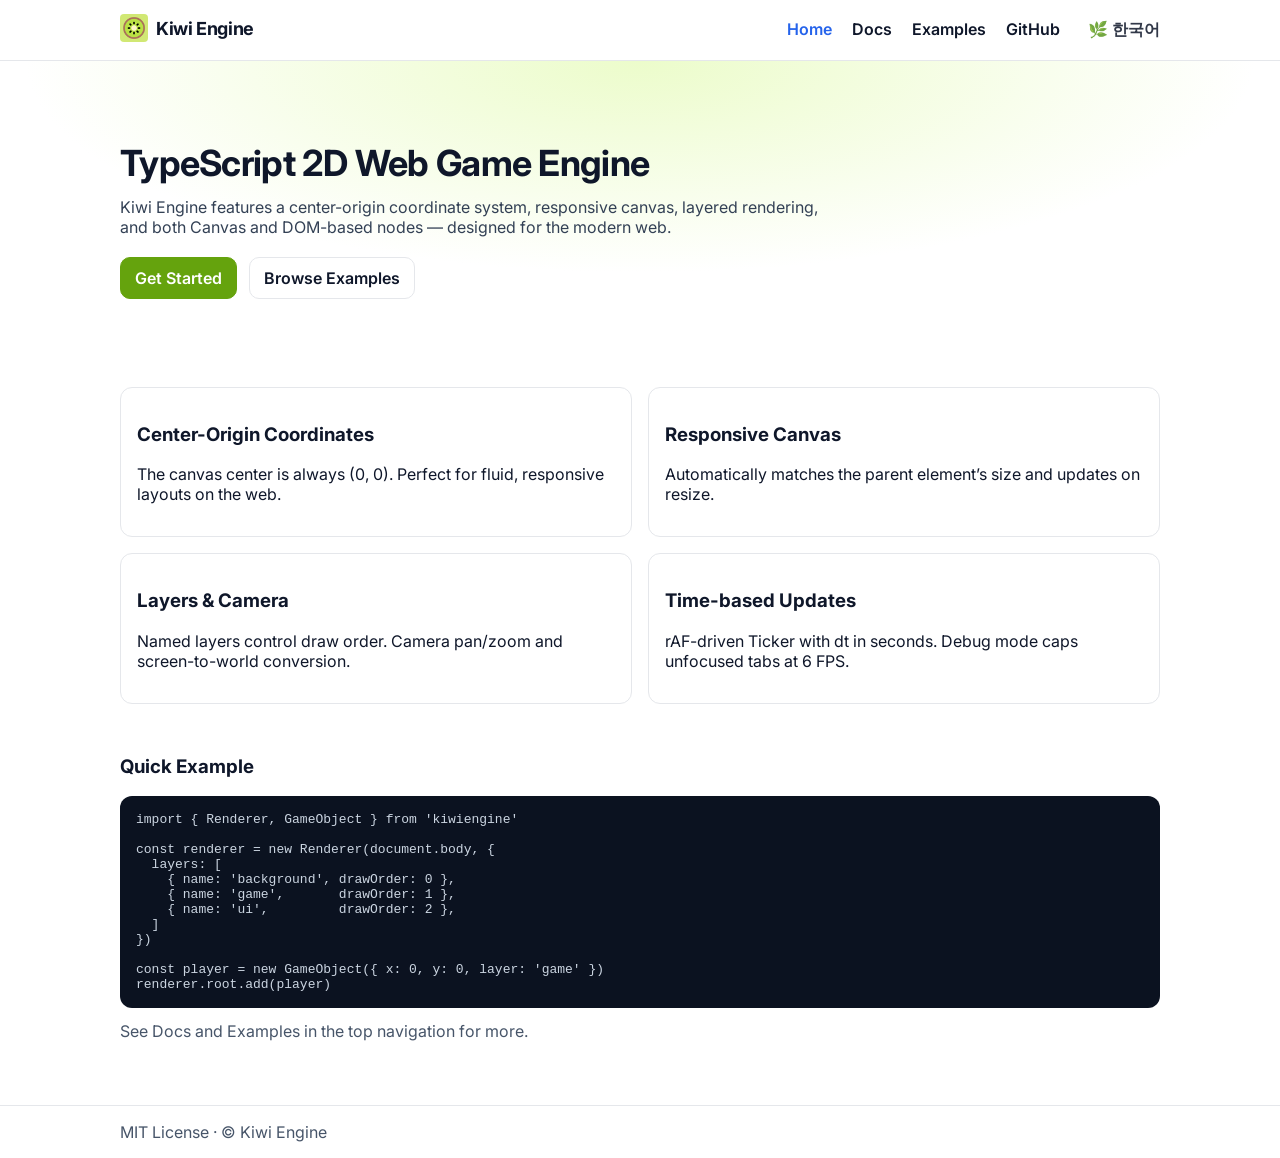
==== index.html @ 09839c71 "Add initial project structure with HTML, CSS, JS, and demo files - Created .gitignore to exclude bui" ====
<!doctype html>
<html lang="en">
<head>
  <meta charset="utf-8" />
  <meta name="viewport" content="width=device-width, initial-scale=1" />
  <title>Kiwi Engine</title>
  <meta name="description" content="Kiwi Engine is a TypeScript-based 2D web game engine." />
  <link rel="preconnect" href="https://fonts.googleapis.com">
  <link rel="preconnect" href="https://fonts.gstatic.com" crossorigin>
  <link href="https://fonts.googleapis.com/css2?family=Inter:wght@400;600;700&display=swap" rel="stylesheet">
  <link rel="stylesheet" href="/styles.css" />
</head>
<body>
  <header class="site-header">
    <div class="container">
      <h1 class="logo"><a href="/index.html"><img src="/logo.png" alt="Kiwi Engine logo"> <span>Kiwi Engine</span></a></h1>
      <nav class="nav">
        <a href="/index.html">Home</a>
        <a href="/pages/docs.html">Docs</a>
        <a href="/pages/examples.html">Examples</a>
        <a href="https://github.com/kiwiengine/kiwiengine" target="_blank" rel="noopener">GitHub</a>
        <a class="lang" href="/ko/index.html" hreflang="ko" title="한국어">한국어</a>
      </nav>
    </div>
  </header>

  <main>
    <section class="hero">
      <div class="container">
        <h2>TypeScript 2D Web Game Engine</h2>
        <p>
          Kiwi Engine features a center-origin coordinate system, responsive canvas, layered rendering, and both Canvas and DOM-based nodes — designed for the modern web.
        </p>
        <div class="cta">
          <a class="btn primary" href="/pages/docs.html">Get Started</a>
          <a class="btn" href="/pages/examples.html">Browse Examples</a>
        </div>
      </div>
    </section>

    <section class="features">
      <div class="container grid">
        <div class="card">
          <h3>Center-Origin Coordinates</h3>
          <p>The canvas center is always (0, 0). Perfect for fluid, responsive layouts on the web.</p>
        </div>
        <div class="card">
          <h3>Responsive Canvas</h3>
          <p>Automatically matches the parent element’s size and updates on resize.</p>
        </div>
        <div class="card">
          <h3>Layers & Camera</h3>
          <p>Named layers control draw order. Camera pan/zoom and screen-to-world conversion.</p>
        </div>
        <div class="card">
          <h3>Time-based Updates</h3>
          <p>rAF-driven Ticker with dt in seconds. Debug mode caps unfocused tabs at 6 FPS.</p>
        </div>
      </div>
    </section>

    <section class="code">
      <div class="container">
        <h3>Quick Example</h3>
        <pre><code class="lang-ts">import { Renderer, GameObject } from 'kiwiengine'

const renderer = new Renderer(document.body, {
  layers: [
    { name: 'background', drawOrder: 0 },
    { name: 'game',       drawOrder: 1 },
    { name: 'ui',         drawOrder: 2 },
  ]
})

const player = new GameObject({ x: 0, y: 0, layer: 'game' })
renderer.root.add(player)
</code></pre>
        <p class="hint">See Docs and Examples in the top navigation for more.</p>
      </div>
    </section>
  </main>

  <footer class="site-footer">
    <div class="container">
      <span>MIT License · © Kiwi Engine</span>
    </div>
  </footer>

  <script src="/script.js" defer></script>
</body>
</html>
---- styles.css ----
* { box-sizing: border-box; }
html, body { height: 100%; }
body {
  margin: 0;
  font-family: Inter, system-ui, -apple-system, Segoe UI, Roboto, Helvetica, Arial, "Apple Color Emoji", "Segoe UI Emoji";
  color: #0f172a;
  background: #ffffff;
}
.container { max-width: 1080px; margin: 0 auto; padding: 0 20px; }
.site-header { position: sticky; top: 0; background: rgba(255,255,255,0.85); backdrop-filter: saturate(180%) blur(8px); border-bottom: 1px solid #e5e7eb; z-index: 10; }
.site-header .container { display: flex; align-items: center; justify-content: space-between; height: 60px; }
.logo { font-size: 18px; margin: 0; font-weight: 700; letter-spacing: -0.02em; }
.logo a { display: inline-flex; align-items: center; gap: 8px; color: inherit; text-decoration: none; }
.logo img { height: 28px; width: auto; display: block; border-radius: 4px; }
.nav a { color: #0f172a; text-decoration: none; margin-left: 16px; font-weight: 600; }
.nav a:hover { color: #65a30d; }
.nav a.lang { margin-left: 24px; opacity: 0.85; }
.nav a.lang::before { content: '🌿 '; }
.hero { padding: 80px 0 56px; background: radial-gradient(80% 120% at 50% 0%, #ecfccb 0%, rgba(255,255,255,0) 60%); }
.hero h2 { font-size: 36px; margin: 0 0 12px; letter-spacing: -0.02em; }
.hero p { margin: 0 0 20px; color: #334155; max-width: 720px; }
.cta { display: flex; gap: 12px; }
.btn { display: inline-block; padding: 10px 14px; border-radius: 10px; border: 1px solid #e5e7eb; text-decoration: none; color: #0f172a; font-weight: 600; background: #fff; }
.btn.primary { background: #65a30d; color: #fff; border-color: #65a30d; }
.btn:hover { box-shadow: 0 1px 2px rgba(0,0,0,0.05), 0 4px 14px rgba(101,163,13,0.25); }
.features { padding: 32px 0 8px; }
.grid { display: grid; grid-template-columns: repeat(2, minmax(0, 1fr)); gap: 16px; }
@media (max-width: 720px) { .grid { grid-template-columns: 1fr; } }
.card { border: 1px solid #e5e7eb; border-radius: 12px; padding: 16px; background: #fff; }
.code { padding: 24px 0 48px; }
.code pre { background: #0b1220; color: #cbd5e1; padding: 16px; border-radius: 12px; overflow: auto; }
.code .hint { color: #475569; margin-top: 10px; }
.site-footer { border-top: 1px solid #e5e7eb; padding: 16px 0; color: #475569; }
.list { list-style: none; padding: 0; margin: 0; display: grid; gap: 12px; }
.list a { text-decoration: none; color: #0f172a; }
.list a:hover { color: #65a30d; }
.page { padding: 28px 0 40px; }
.page h2 { margin: 0 0 8px; }
.page .lead { color: #334155; margin: 0 0 16px; }
.page .section { margin: 28px 0; }
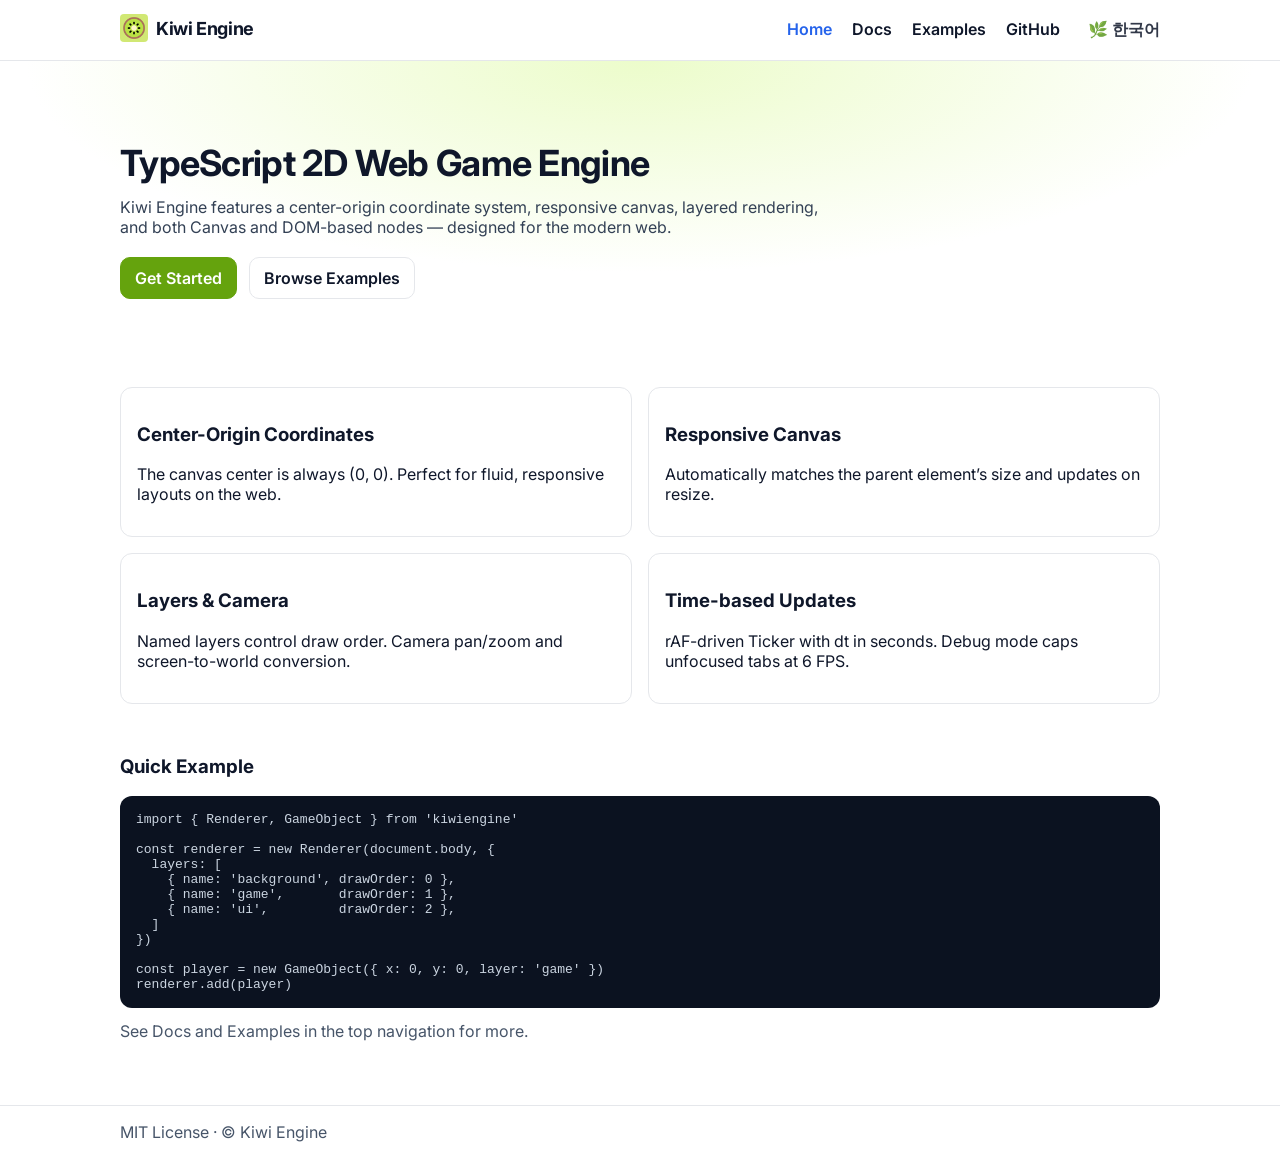
==== commit 0ce950e9: "Refactor GameObject addition in documentation to use renderer directly instead of renderer.root for " ====
--- a/index.html
+++ b/index.html
@@ -73,7 +73,7 @@
 })
 
 const player = new GameObject({ x: 0, y: 0, layer: 'game' })
-renderer.root.add(player)
+renderer.add(player)
 </code></pre>
         <p class="hint">See Docs and Examples in the top navigation for more.</p>
       </div>
